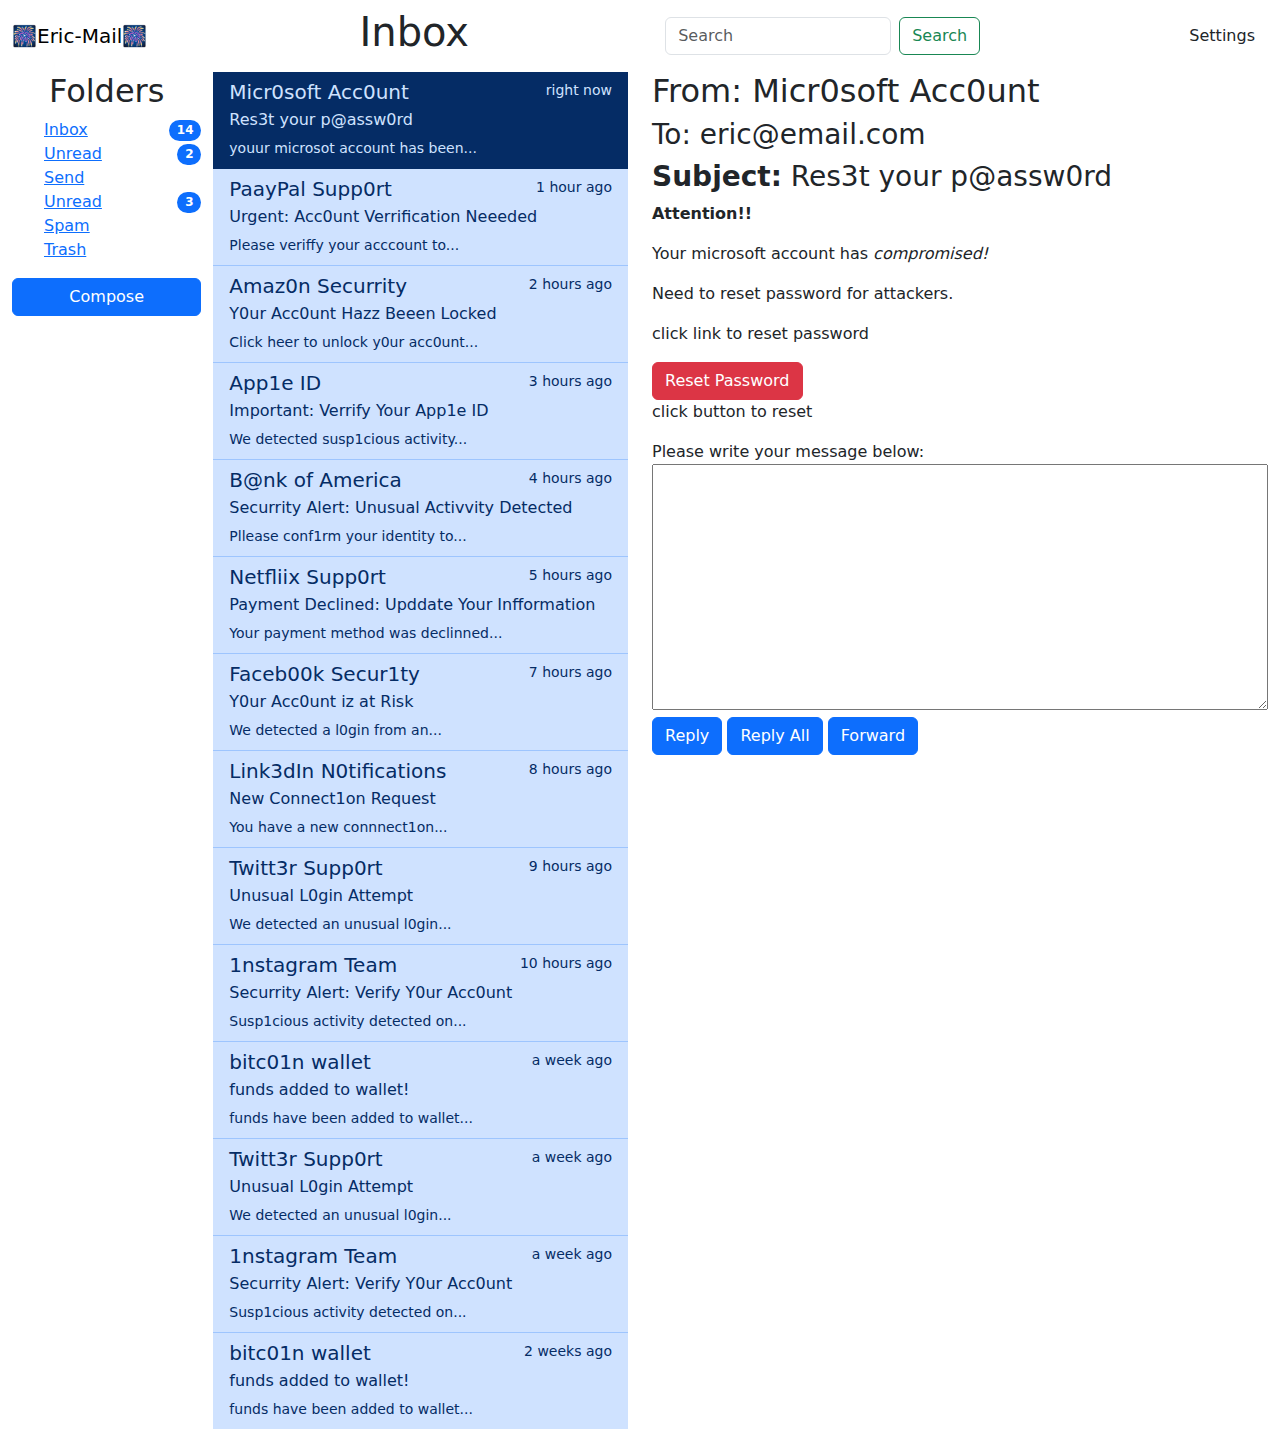
==== index.html @ 40de883b "Reverted list-group-items back to primary buttons" ====
<!DOCTYPE html>
<html lang="en">

<head>
    <meta charset="UTF-8">
    <meta name="viewport" content="width=device-width, initial-scale=1.0">
    <title>Eric's Bootstrap Email UI</title>
    <link href="https://cdn.jsdelivr.net/npm/bootstrap@5.3.3/dist/css/bootstrap.min.css" rel="stylesheet"
        integrity="sha384-QWTKZyjpPEjISv5WaRU9OFeRpok6YctnYmDr5pNlyT2bRjXh0JMhjY6hW+ALEwIH" crossorigin="anonymous">
    <link rel="stylesheet" href="./styles.css">
</head>

<body>
    <!-- Top Navbar -->
    <nav class="navbar navbar-expand-lg top-border">
        <div class="container-fluid">
            <!-- Logo -->
            <a href="#" class="navbar-brand d-none d-md-block">🎆Eric-Mail🎆</a>
            <!-- Hidden offcanvas side navbar. Appears only when small -->
            <nav class="navbar navbar-expand-md d-md-none folders no-border" id="topbar-folder-navbar">
                <div class="container-fluid">
                    <button class="navbar-toggler" type="button" data-bs-toggle="offcanvas"
                        data-bs-target="#folderOffCanvas" aria-controls="folderOffCanvas">
                        <span class="navbar-toggler-icon"></span>
                    </button>
                    <!-- was here -->
                </div>
            </nav>

            <!-- Label for current folder -->
            <h1 class="">Inbox</h1>
            <!-- Search menu -->
            <form class="d-flex d-none d-md-flex" role="search">
                <input class="form-control me-2" type="search" placeholder="Search">
                <button class="btn btn-outline-success" type="submit">Search</button>
            </form>
            <!-- Settings Button -->
            <button type="button" id="settings-button" class="btn">Settings</button>
        </div>
    </nav>


    <!-- Main container -->
    <div class="container-fluid">
        <div class="row my-row">
            
            <!-- Sidebar offcanvas for folders -->
            <!-- Was able to get this working by having the offcanvas button be hidden at small sizes, and declaring the offcanvas here -->
            <div class="offcanvas-md offcanvas-start d-md-block col-md-3 col-xl-2 folders" tabindex="-1" id="folderOffCanvas" aria-labelledby="folderOffCanvasLabel">
                <div class="offcanvas-header justify-content-between">
                    <h5 class="offcanvas-title" id="folderOffCanvasLabel">Folders</h5>
                    <button type="button" class="btn-close" data-bs-dismiss="offcanvas" data-bs-target="#folderOffCanvas" aria-label="Close"></button>
                </div>
                <div class="offcanvas-body flex-column">
                    <h2 class="header d-flex justify-content-center d-none d-md-flex">Folders</h2>
                    <ul class="folder-group d-flex flex-column" id="folder-list">
                        <li class="folder-group-item d-flex justify-content-between align-items-center ">
                            <a href="#" class="folder-link">Inbox</a>
                            <span class="badge text-bg-primary rounded-pill">14</span>
                        </li>
                        <li class="folder-group-item d-flex justify-content-between align-items-center">
                            <a href="#" class="folder-link">Unread</a>
                            <span class="badge text-bg-primary rounded-pill">2</span>
                        </li>
                        <li class="folder-group-item d-flex justify-content-between align-items-center">
                            <a href="#" class="folder-link">Send</a>
                        </li>
                        <li class="folder-group-item d-flex justify-content-between align-items-center">
                            <a href="#" class="folder-link">Unread</a>
                            <span class="badge text-bg-primary rounded-pill">3</span>
                        </li>
                        <li class="folder-group-item d-flex justify-content-between align-items-center">
                            <a href="#" class="folder-link">Spam</a>
                        </li>
                        <li class="folder-group-item d-flex justify-content-between align-items-center">
                            <a href="#" class="folder-link">Trash</a>
                        </li>
                    </ul>
                    <form class="d-flex d-block d-md-none mt-2" role="search">
                        <input class="form-control me-2" type="search" placeholder="Search">
                        <button class="btn btn-outline-success" type="submit">Search</button>
                    </form>
                    <button type="button" class="btn btn-primary" id="compose-button" data-bs-toggle="modal" data-bs-target="#composeTextMessage">
                        Compose
                    </button>
                </div>
            </div>



            <!-- Below is list of emails. -->
            <div class="col-md-9 col-xl-4 email-list list-group list-group-flush">
                <a href="#" class="list-group-item list-group-item-action list-group-item-primary active">
                    <div class="d-flex w-100 justify-content-between">
                        <h5 class="mb-1">Micr0soft Acc0unt</h5>
                        <small>right now</small>
                    </div>
                    <p class="mb-1">Res3t your p@assw0rd</p>
                    <small>youur microsot account has been...</small>
                </a>
                <a href="#" class="list-group-item list-group-item-action list-group-item-primary">
                    <div class="d-flex w-100 justify-content-between">
                        <h5 class="mb-1">PaayPal Supp0rt</h5>
                        <small>1 hour ago</small>
                    </div>
                    <p class="mb-1">Urgent: Acc0unt Verrification Neeeded</p>
                    <small>Please veriffy your acccount to...</small>
                </a>
                <a href="#" class="list-group-item list-group-item-action list-group-item-primary">
                    <div class="d-flex w-100 justify-content-between">
                        <h5 class="mb-1">Amaz0n Securrity</h5>
                        <small>2 hours ago</small>
                    </div>
                    <p class="mb-1">Y0ur Acc0unt Hazz Beeen Locked</p>
                    <small>Click heer to unlock y0ur acc0unt...</small>
                </a>
                <a href="#" class="list-group-item list-group-item-action list-group-item-primary">
                    <div class="d-flex w-100 justify-content-between">
                        <h5 class="mb-1">App1e ID</h5>
                        <small>3 hours ago</small>
                    </div>
                    <p class="mb-1">Important: Verrify Your App1e ID</p>
                    <small>We detected susp1cious activity...</small>
                </a>
                <a href="#" class="list-group-item list-group-item-action list-group-item-primary">
                    <div class="d-flex w-100 justify-content-between">
                        <h5 class="mb-1">B@nk of America</h5>
                        <small>4 hours ago</small>
                    </div>
                    <p class="mb-1">Securrity Alert: Unusual Activvity Detected</p>
                    <small>Pllease conf1rm your identity to...</small>
                </a>
                <a href="#" class="list-group-item list-group-item-action list-group-item-primary">
                    <div class="d-flex w-100 justify-content-between">
                        <h5 class="mb-1">Netfliix Supp0rt</h5>
                        <small>5 hours ago</small>
                    </div>
                    <p class="mb-1">Payment Declined: Upddate Your Infformation</p>
                    <small>Your payment method was declinned...</small>
                </a>
                <a href="#" class="list-group-item list-group-item-action list-group-item-primary">
                    <div class="d-flex w-100 justify-content-between">
                        <h5 class="mb-1">Faceb00k Secur1ty</h5>
                        <small>7 hours ago</small>
                    </div>
                    <p class="mb-1">Y0ur Acc0unt iz at Risk</p>
                    <small>We detected a l0gin from an...</small>
                </a>
                <a href="#" class="list-group-item list-group-item-action list-group-item-primary">
                    <div class="d-flex w-100 justify-content-between">
                        <h5 class="mb-1">Link3dIn N0tifications</h5>
                        <small>8 hours ago</small>
                    </div>
                    <p class="mb-1">New Connect1on Request</p>
                    <small>You have a new connnect1on...</small>
                </a>
                <a href="#" class="list-group-item list-group-item-action list-group-item-primary">
                    <div class="d-flex w-100 justify-content-between">
                        <h5 class="mb-1">Twitt3r Supp0rt</h5>
                        <small>9 hours ago</small>
                    </div>
                    <p class="mb-1">Unusual L0gin Attempt</p>
                    <small>We detected an unusual l0gin...</small>
                </a>
                <a href="#" class="list-group-item list-group-item-action list-group-item-primary">
                    <div class="d-flex w-100 justify-content-between">
                        <h5 class="mb-1">1nstagram Team</h5>
                        <small>10 hours ago</small>
                    </div>
                    <p class="mb-1">Securrity Alert: Verify Y0ur Acc0unt</p>
                    <small>Susp1cious activity detected on...</small>
                </a>
                <a href="#" class="list-group-item list-group-item-action list-group-item-primary">
                    <div class="d-flex w-100 justify-content-between">
                        <h5 class="mb-1">bitc01n wallet</h5>
                        <small>a week ago</small>
                    </div>
                    <p class="mb-1">funds added to wallet!</p>
                    <small>funds have been added to wallet...</small>
                </a>
                <a href="#" class="list-group-item list-group-item-action list-group-item-primary">
                    <div class="d-flex w-100 justify-content-between">
                        <h5 class="mb-1">Twitt3r Supp0rt</h5>
                        <small>a week ago</small>
                    </div>
                    <p class="mb-1">Unusual L0gin Attempt</p>
                    <small>We detected an unusual l0gin...</small>
                </a>
                <a href="#" class="list-group-item list-group-item-action list-group-item-primary">
                    <div class="d-flex w-100 justify-content-between">
                        <h5 class="mb-1">1nstagram Team</h5>
                        <small>a week ago</small>
                    </div>
                    <p class="mb-1">Securrity Alert: Verify Y0ur Acc0unt</p>
                    <small>Susp1cious activity detected on...</small>
                </a>
                <a href="#" class="list-group-item list-group-item-action list-group-item-primary">
                    <div class="d-flex w-100 justify-content-between">
                        <h5 class="mb-1">bitc01n wallet</h5>
                        <small>2 weeks ago</small>
                    </div>
                    <p class="mb-1">funds added to wallet!</p>
                    <small>funds have been added to wallet...</small>
                </a>
            </div>
            <!-- Message Preview below.-->
            <div
                class="d-flex justify-content-center align-items-center flex-column d-none d-xl-block col-xl-6 message-preview ">
                <div class="message-header">
                    <h2 id="from-who">From: Micr0soft Acc0unt</h2>
                    <h3 id="to-who">To: eric@email.com</h3>
                    <h3><strong>Subject:</strong> Res3t your p@assw0rd</h2>
                </div>
                <div class="message-content">
                    <p><strong>Attention!!</strong></p>
                    <p>Your microsoft account has <em>compromised!</em></p>
                    <p>Need to reset password for attackers.</p>
                    <p>click link to reset password</p>
                    <a href="https://support.microsoft.com/en-us/windows/protect-yourself-from-phishing-0c7ea947-ba98-3bd9-7184-430e1f860a44"
                        class="btn btn-danger">Reset Password</a>
                    <p>click button to reset</p>
                </div>
                <label for="reply-text-box">Please write your message below:</label>
                <textarea name="reply-text-box" id="reply-text-box" class="w-100" rows="10"></textarea>
                <div class="reply-compose" role="group">
                    <button type="button" class="btn btn-primary">Reply</button>
                    <button type="button" class="btn btn-primary">Reply All</button>
                    <button type="button" class="btn btn-primary">Forward</button>
                </div>
            </div>
        </div>
    </div>
    <!-- End of bootstrap row -->

    <!-- Compose Modal -->
    <div class="modal fade" id="composeTextMessage" tabindex="-1">
        <div class="modal-dialog">
            <div class="modal-content">
                <div class="modal-header">
                    <h1 class="modal-title fs-5" id="composeTextBox">Compose Message</h1>
                    <button type="button" class="btn-close" data-bs-dismiss="modal" aria-label="Close"></button>
                </div>
                <div class="modal-body">
                    <form>
                        <div class="mb-3">
                            <label for="to-who" class="col-form-label">To:</label>
                            <input type="text" class="form-control" id="to-who">
                        </div>
                        <div class="mb-3">
                            <label for="message-text" class="col-form-label">Message:</label>
                            <textarea class="form-control" id="message-text" rows="5"></textarea>
                        </div>
                    </form>

                </div>
                <div class="modal-footer">
                    <button type="button" class="btn btn-secondary" data-bs-dismiss="modal">Discard</button>
                    <button type="button" class="btn btn-primary" data-bs-dismiss="modal">Send</button>
                </div>
            </div>
        </div>
    </div>

    <script src="https://cdn.jsdelivr.net/npm/bootstrap@5.3.3/dist/js/bootstrap.bundle.min.js"
        integrity="sha384-YvpcrYf0tY3lHB60NNkmXc5s9fDVZLESaAA55NDzOxhy9GkcIdslK1eN7N6jIeHz"
        crossorigin="anonymous"></script>
</body>

</html>
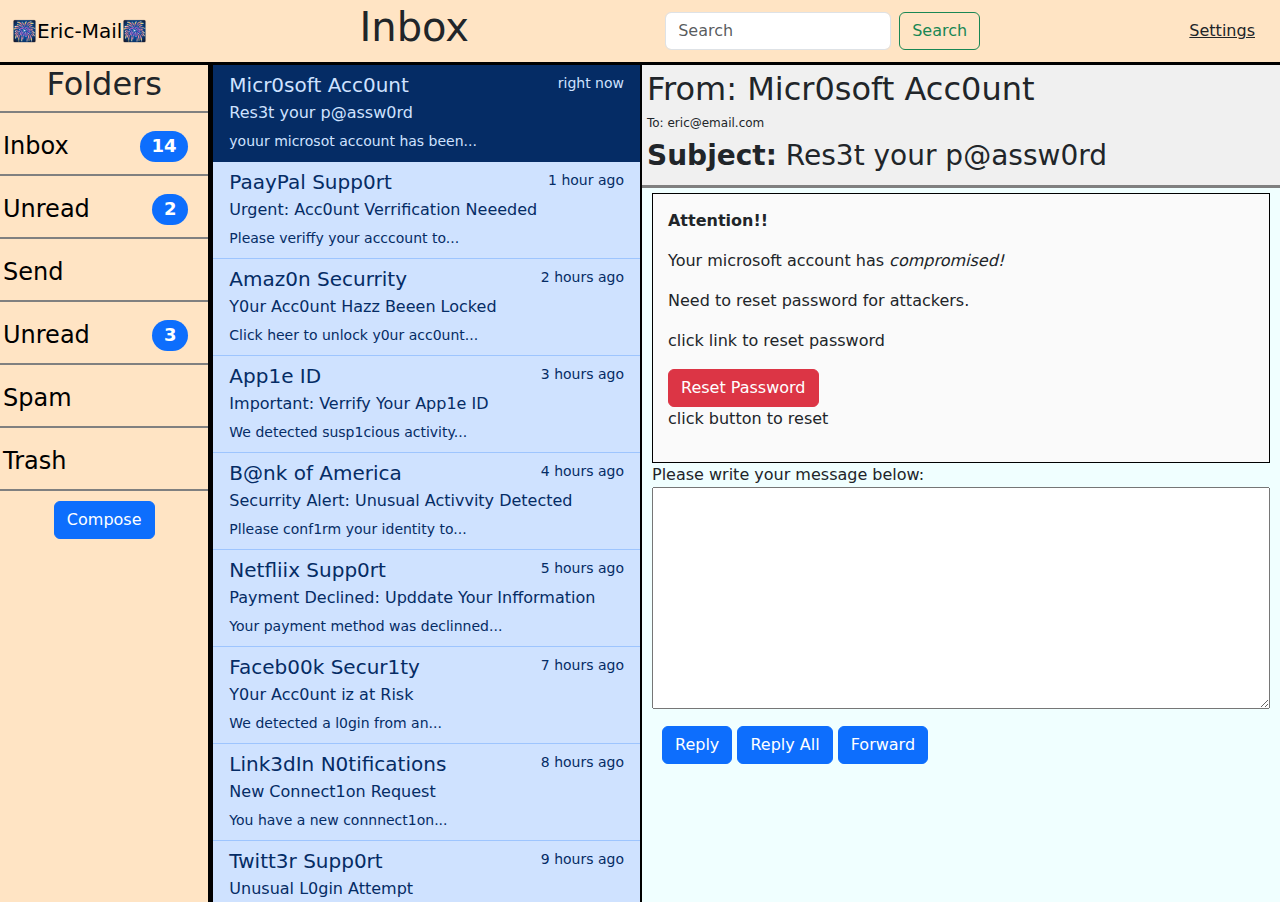
==== commit f61e7cfd: "Final Draft" ====
--- a/index.html
+++ b/index.html
@@ -221,7 +221,7 @@
                     <p>click button to reset</p>
                 </div>
                 <label for="reply-text-box">Please write your message below:</label>
-                <textarea name="reply-text-box" id="reply-text-box" class="w-100" rows="10"></textarea>
+                <textarea name="reply-text-box" id="reply-text-box" class="w-100" rows="9"></textarea>
                 <div class="reply-compose" role="group">
                     <button type="button" class="btn btn-primary">Reply</button>
                     <button type="button" class="btn btn-primary">Reply All</button>
--- a/styles.css
+++ b/styles.css
@@ -0,0 +1,121 @@
+body {
+    min-height: 100vh;
+    min-width: 100px;
+    background-color: bisque;
+}
+
+a {
+    color: black;
+    text-decoration: none;
+}
+
+/* Top Navbar */
+.top-border {
+    height: 7vh;
+    min-height: 65px;
+    border-bottom: 3px solid black;
+}
+
+#mail-name {
+    color: black;
+    text-decoration: none;
+}
+
+#settings-button {
+    text-decoration: underline;
+}
+
+
+/* Section for navigation menu for folders */
+.folders {
+    font-size: 24px;
+    border-right: 5px solid black;
+    padding: 0;
+}
+.folder-group {
+    width: 100%;
+    padding: 0;
+    margin: 0;
+}
+.folder-group-item {
+    padding: 15px 20px 10px 3px;
+    margin: 0;
+    width: 100%;
+    border-bottom: 2px solid grey;
+    box-sizing: border-box;
+    min-width: 150px;
+}
+/* Adds line on top of list */
+#folder-list li:first-child {
+    border-top: 2px solid grey;
+}
+.folder-group-item:hover {
+    cursor: pointer;
+    background-color: lightblue;
+    transition: 1s;
+}
+.badge {
+    margin-left: 8px;
+}
+#compose-button {
+    align-self: center;
+    margin: 10px;
+}
+
+/* Section for list of email  */
+.email-list {
+    /* border: 4px solid blue; */
+    background-color: azure;
+    overflow-y: auto;
+    padding: 0px;
+
+    /* Set to make the list not too tall */
+
+    max-height: 93vh;
+
+}
+.email {
+    padding: 20px;
+}
+
+.black-border {
+    border: 1px solid black;
+    box-sizing: border-box;
+}
+
+/* Section for email preview on right pane */
+.message-preview {
+    background-color: azure;
+    border-left: 2px black solid;
+    padding: 10px;
+
+    min-height: 400px;
+}
+.message-header {
+    background-color: rgb(240, 240, 240);
+    border-bottom: 3px grey solid;
+
+    /* Offset message-preview padding */
+    margin: -10px -10px 5px -10px;
+    padding: 5px;
+}
+.message-content {
+    padding: 15px;
+    min-width: 100%;
+    background-color: rgb(250,250,250);
+    border: 1px solid black;
+}
+#from-who {
+    font-size: 32px;
+}
+#to-who {
+    font-size: 12px;
+}
+.reply-compose {
+    margin: 10px;
+}
+
+/* Here to get rid of any unwanted borders */
+.no-border {
+    border: none;
+}